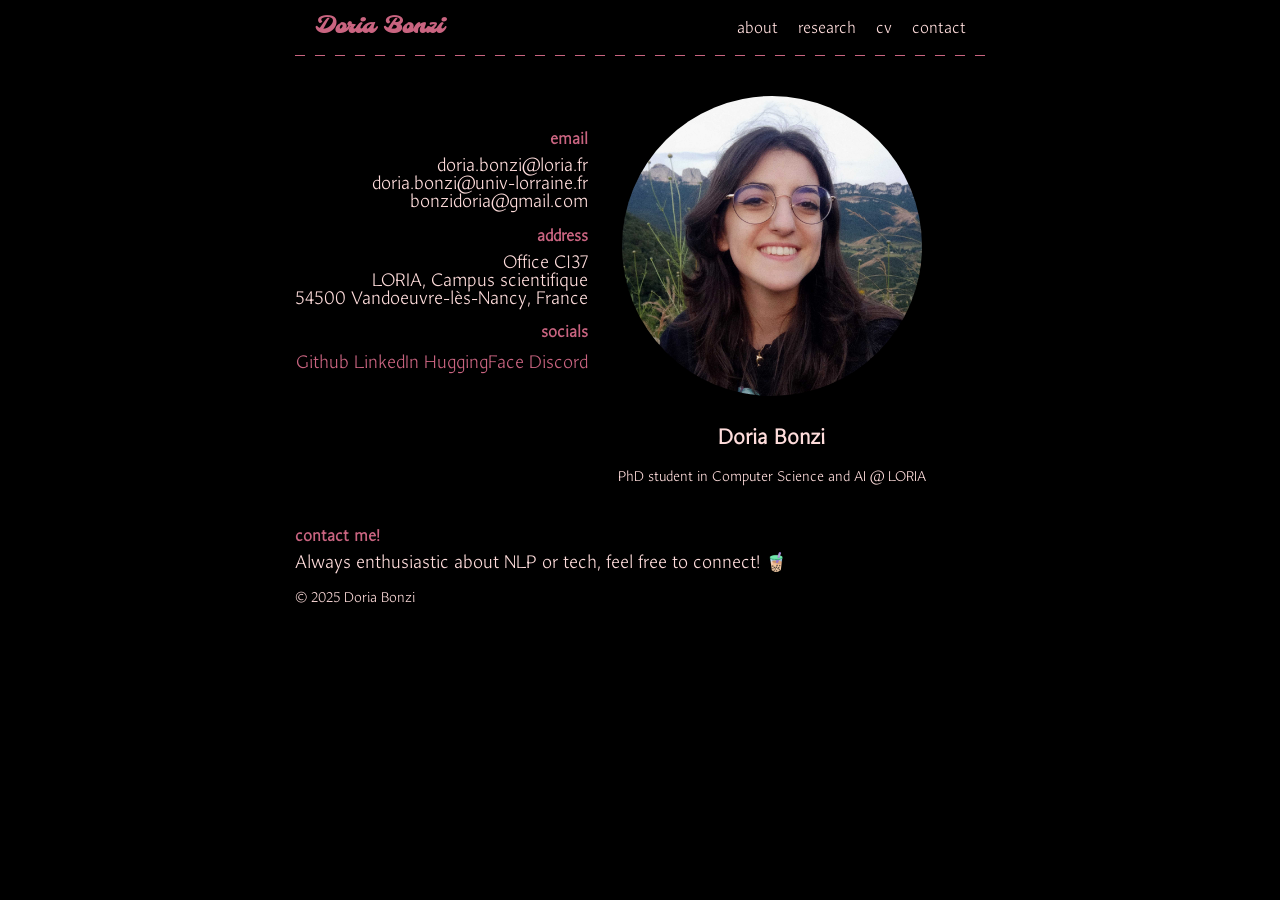
==== contact.html @ 9683f990 "new!" ====
<!DOCTYPE html>
<html lang="en">
<head>
    <meta charset="UTF-8">
    <meta name="viewport" content="width=device-width, initial-scale=1.0">
    <meta name="description" content="Personal webpage of Doria Bonzi">
    <link rel="icon" href="images/favicon.png">
    <link rel="stylesheet" href="style.css"/>
    <link rel="stylesheet" href="https://cdnjs.cloudflare.com/ajax/libs/font-awesome/6.5.0/css/all.min.css">
    <title>Doria's webpage</title>
</head>

<body>
    <div class="wrapper">
    <header class="header">
        <div class="left-header">
            <div class="title"><h1>Doria Bonzi</h1></div>
        </div>

        <nav>
            <a href="index.html" class="menu">About</a>
            <a href="research.html" class="menu">Research</a>
            <a href="cv.html" class="menu">CV</a>
            <a href="contact.html" class="menu">Contact</a>
        </nav>
        
    </header>
    <div class="header-bar"></div>

    <main>
        <section id="about">
            <div class="content">
                <div class="text-side">
                    <h2>email</h2>
                    <p>doria.bonzi@loria.fr</p>
                    <p>doria.bonzi@univ-lorraine.fr</p>
                    <p>bonzidoria@gmail.com</p>

                    <h2>address</h2>
                    <p>Office C137</p>
                    <p>LORIA, Campus scientifique</p>
                    <p>54500 Vandoeuvre-lès-Nancy, France</p>

                    <h2>socials</h2>
                    <a href="https://github.com/bonzid/" target="_blank">Github</a> 
                    <a href="https://www.linkedin.com/in/doria-bonzi/" target="_blank">LinkedIn</a> 
                    <a href="https://huggingface.co/doriab" target="_blank">HuggingFace</a> 
                    <a href="https://discordapp.com/users/1348963133804249088" target="_blank">Discord</a>
                </div>

                <div class="image-wrapper">
                    <div class="image-side">
                        <img src="images/me.jpg" alt="me">
                    </div>
                    <div class="image-caption">
                        <h1>Doria Bonzi</h1>
                        <p>PhD student in Computer Science and AI @ LORIA</p>
                    </div>
                </div>
            </div>

    
        <section id="contact">
            <h2>Contact me!</h2>
            <p>Always enthusiastic about NLP or tech, feel free to connect! 🧋</p>
        </section>

    </main>

    <footer class="footer">
        <p>© 2025 Doria Bonzi</p>
    </footer>


    </div>
</body>

<script src="scripts/script.js" defer></script>
</html>
---- style.css ----
@font-face {
  font-family: 'Molle';
  src: url('fonts/Molle/Molle-Italic.ttf') format('truetype');
  font-style: italic;
}

@font-face {
  font-family: 'Amarna';
  src: url('fonts/Amarna/static/Amarna-Light.ttf') format('truetype');
}


:root {
    --primary-color: #fedcdb;
    --secondary-color: #C96480;
    --third-color: #000000;

    --font-title: 'Molle', cursive;
    --font-body: 'Amarna', serif;

    --font-size: 18px;
    --line-height: 1.5;
}


.wrapper {
  max-width: 50rem;
  margin: 0 auto;
  padding: 0;
}

header, footer, main {
  width: 100%;
}


.header {
    display: flex;
    justify-content: space-between;
    align-items: center;
    width: 100%;
    height: 55px;
    padding: 0 20px;
    box-sizing: border-box;
}

.header-bar {
    width: 100%;
    height:0.8px;
    background: repeating-linear-gradient(
      to right,
      var(--secondary-color) 0 10px,
      transparent 10px 20px
    );
}

.left-header {
    display: flex;
    align-items: center;
    gap: 20px; 
}


.title h1 {
    margin: 0;
    padding:0;
    font-size: 22px;
    font-family: var(--font-title);
    color: var(--secondary-color);
}

nav {
    display: flex;
    gap:20px;
}

.menu {
    margin: 0;
    cursor: pointer;
    color: var(--primary-color);
    font-family: var(--font-body);
    font-size: 16px;
    text-transform: lowercase;
    transition: color 0.4s ease;
}

.menu:hover {
    color: var(--secondary-color);
}


body {
    margin: 0;
    padding: 0;
    font-family: var(--font-body);
    font-size: var(--font-size);
    line-height: var(--line-height);
    text-align:left;
    background-color: var(--third-color);
    color: var(--primary-color);
    display: flex;
    flex-direction: column;
    min-height: 100vh;
}

main {
    flex: 1;
}

.content {
    display: flex;
    align-items: center;
    justify-content: center;
    margin: 40px auto;
    gap: 30px;
}

.text-side {
    flex: none;     
    text-align: right;
    justify-content: center;
    flex-direction: column;
    margin-bottom: 90px;
    max-width: 800px;  
}

.image-wrapper {
    display: flex;
    flex-direction: column;
    align-items: center;
    max-width: 800px;  
}

.image-side {
    width: 300px;
    height: 300px;
    border-radius: 50%;
    overflow: hidden;
    margin-right: 60px;
}

.image-side img {
    width: 100%;
    height: 100%;
    object-fit: cover;
    display: block;
}

.image-caption {
    text-align: center;
    font-size: 14px;
    color: var(--primary-color);
    margin-top: 8px;
    font-family: var(--font-body);
    margin-right: 60px;
}

h2 {
    font-family: var(--font-body);
    text-transform: lowercase;
    font-weight: bold;
    font-size: 16px;
    color: var(--secondary-color);
    margin-bottom: 5px;
}

p{
    margin:0;
    line-height: 1;
    font-weight: normal;
}

.aboutme p {
  text-align:justify;
}

a {
    color: var(--secondary-color);
    text-decoration:none;
    color: var(--secondary-color);
    transition: color 0.4s ease;
}

a:hover {
    color: var(--primary-color);
}

.footer {
  display: center;
  align-items: center;
  font-size: 14px;
  margin-top: 20px;
}

.social-links a {
  margin-right: 1rem;
}

.social-links a:last-child {
  margin-right: 0;
}



/* REVOIR */

#papers-tabs {
  margin-top: 1.5rem;
}

.tabs {
  display: flex;
  gap: 1rem;
  border-bottom: var(--secondary-color);
}

.tab-button {
  background: none;
  border: none;
  padding: 0.5rem 1rem;
  cursor: pointer;
  font-weight: bold;
  color: #0077cc; /* couleur texte onglet */
}

.tab-button.active {
  border-bottom: 2px solid #0077cc; /* couleur soulignement */
  color: #005499; /* couleur onglet actif */
}

.paper {
  margin-bottom: 1.2rem;
}

.paper-title {
  font-weight: bold;
}

.paper-meta {
  font-size: 0.9rem;
  color: var(--primary-color);
}

.details-btn {
  margin-top: 0.4rem;
  background: none;
  border: none;
  color: #0077cc; /* couleur du bouton */
  cursor: pointer;
  font-size: 0.9rem;
  text-decoration: underline;
}

.details-btn:hover {
  color: #005499; /* couleur au survol */
}

.details {
  margin-top: 0.5rem;
  padding-left: 1rem;
  display: none;
}

.details.open {
  display: block;
}

.citation-block {
  margin-top: 0.5rem;
  font-family: monospace;
  font-size: 0.85rem;
  background: #f6f6f6;
  padding: 0.5rem;
  white-space: pre-wrap;
}

.sub-btn {
  margin-top: 0.3rem;
  background: none;
  border: none;
  cursor: pointer;
  font-size: 0.85rem;
  text-decoration: underline;
  color: #0077cc;
}

.sub-btn:hover {
  color: #005499;
}
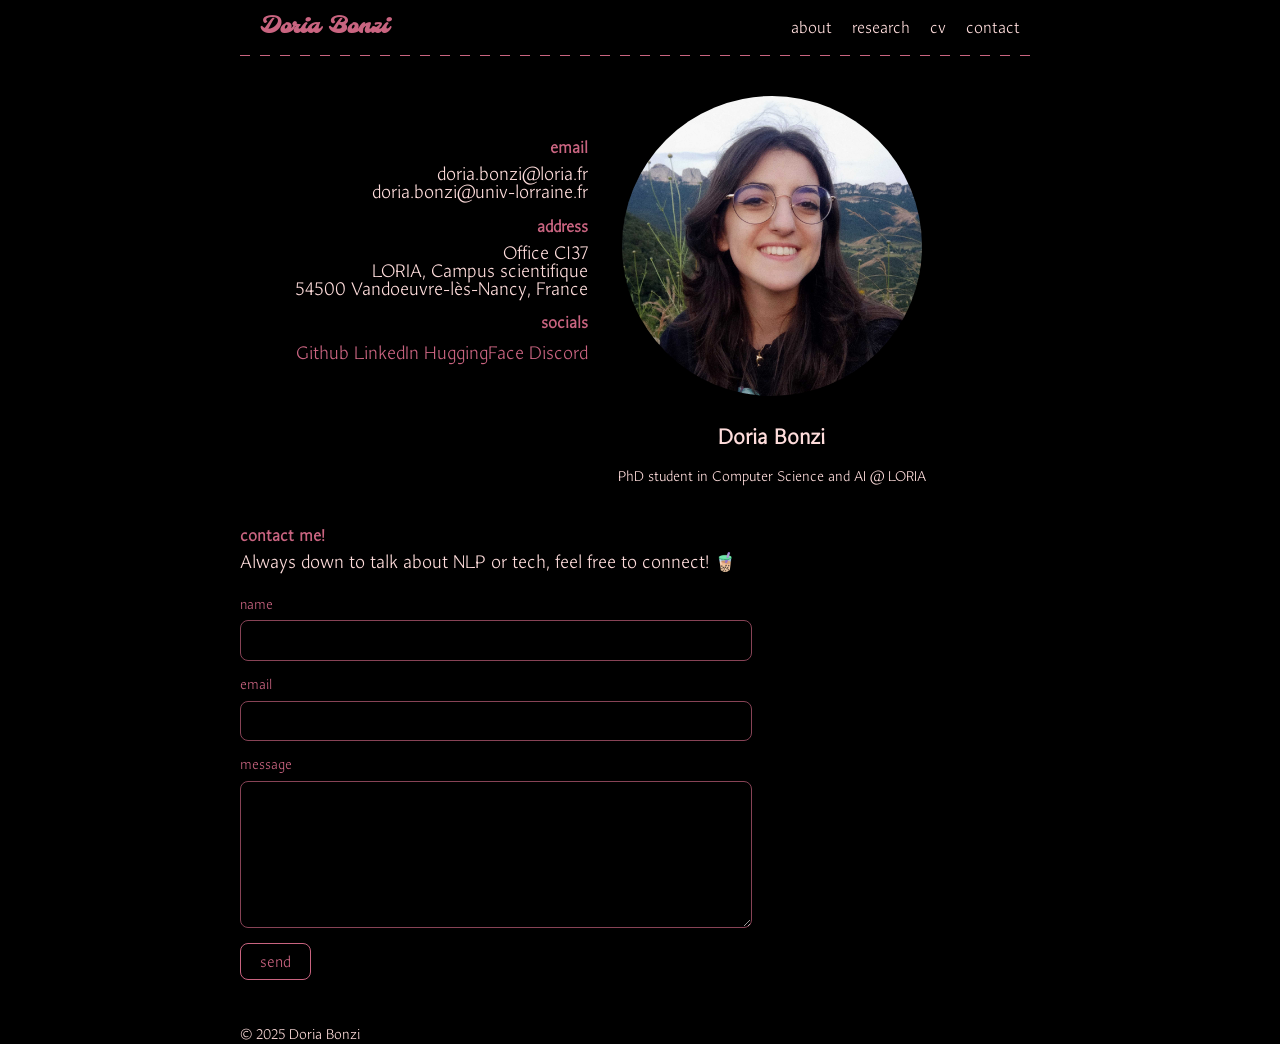
==== commit e22c2671: "big update" ====
--- a/contact.html
+++ b/contact.html
@@ -34,7 +34,6 @@
                     <h2>email</h2>
                     <p>doria.bonzi@loria.fr</p>
                     <p>doria.bonzi@univ-lorraine.fr</p>
-                    <p>bonzidoria@gmail.com</p>
 
                     <h2>address</h2>
                     <p>Office C137</p>
@@ -62,7 +61,33 @@
     
         <section id="contact">
             <h2>Contact me!</h2>
-            <p>Always enthusiastic about NLP or tech, feel free to connect! 🧋</p>
+            <p>Always down to talk about NLP or tech, feel free to connect! 🧋</p>
+
+            <form id="contact-form" class="contact-form"
+                  action="https://formsubmit.app/f/g4pvhj5bdg" method="POST"
+                  data-email="doria.bonzi@loria.fr">
+
+                <input type="hidden" name="_subject" value="New message from your website">
+                <input type="text" name="_gotcha" class="honey" tabindex="-1" autocomplete="off">
+
+                <div class="form-field">
+                    <label for="cf-name">Name</label>
+                    <input type="text" id="cf-name" name="name" required autocomplete="name">
+                </div>
+
+                <div class="form-field">
+                    <label for="cf-email">Email</label>
+                    <input type="email" id="cf-email" name="email" required autocomplete="email">
+                </div>
+
+                <div class="form-field">
+                    <label for="cf-message">Message</label>
+                    <textarea id="cf-message" name="message" required></textarea>
+                </div>
+
+                <button type="submit">Send</button>
+                <p id="form-status" class="form-status" aria-live="polite"></p>
+            </form>
         </section>
 
     </main>
@@ -76,4 +101,4 @@
 </body>
 
 <script src="scripts/script.js" defer></script>
-</html>
+</html>
--- a/style.css
+++ b/style.css
@@ -14,6 +14,7 @@
     --primary-color: #fedcdb;
     --secondary-color: #C96480;
     --third-color: #000000;
+    --fourth-color: #874356;
 
     --font-title: 'Molle', cursive;
     --font-body: 'Amarna', serif;
@@ -24,9 +25,10 @@
 
 
 .wrapper {
-  max-width: 50rem;
   margin: 0 auto;
   padding: 0;
+    width: 50rem;
+  max-width: 100%;
 }
 
 header, footer, main {
@@ -201,89 +203,287 @@
 }
 
 
-
-/* REVOIR */
-
 #papers-tabs {
   margin-top: 1.5rem;
+  border: 1px solid var(--secondary-color);
+  border-radius: 12px;
+  overflow: hidden;
 }
 
 .tabs {
   display: flex;
-  gap: 1rem;
-  border-bottom: var(--secondary-color);
+  flex-wrap: wrap;
+  gap: 0.25rem;
+  padding: 0.5rem 0.75rem 0;
+  border-bottom: 1px dashed var(--secondary-color);
 }
 
 .tab-button {
   background: none;
   border: none;
-  padding: 0.5rem 1rem;
+  border-bottom: 2px solid transparent;
+  padding: 0.5rem 0.75rem;
   cursor: pointer;
+  font-family: var(--font-body);
+  font-size: 0.95rem;
   font-weight: bold;
-  color: #0077cc; /* couleur texte onglet */
+  text-transform: lowercase;
+  color: var(--secondary-color);
+  transition: color 0.3s ease, border-color 0.3s ease;
+}
+
+.tab-button:hover {
+  color: var(--primary-color);
 }
 
 .tab-button.active {
-  border-bottom: 2px solid #0077cc; /* couleur soulignement */
-  color: #005499; /* couleur onglet actif */
+  color: var(--primary-color);
+  border-bottom-color: var(--secondary-color);
+}
+
+.tab-count {
+  font-size: 0.7rem;
+  font-weight: normal;
+  opacity: 0.7;
+  vertical-align: super;
+}
+
+.tab-content {
+  padding: 0.5rem 1.25rem 1rem;
 }
 
 .paper {
-  margin-bottom: 1.2rem;
+  padding: 1rem 0;
+  border-bottom: 1px dashed rgba(201, 100, 128, 0.35);
+}
+
+.paper:last-child {
+  border-bottom: none;
 }
 
 .paper-title {
-  font-weight: bold;
+  font-size: 1rem;
+  line-height: 1.4;
+}
+
+.paper-title em {
+  font-style: italic;
+}
+
+.paper-year {
+  color: var(--primary-color);
+  opacity: 0.8;
+  font-size: 0.9rem;
 }
 
 .paper-meta {
-  font-size: 0.9rem;
-  color: var(--primary-color);
-}
-
-.details-btn {
-  margin-top: 0.4rem;
+  margin-top: 0.3rem;
+  font-size: 0.85rem;
+  line-height: 1.45;
+  color: var(--primary-color);
+}
+
+.paper-meta strong {
+  color: var(--secondary-color);
+}
+
+.paper-meta code,
+.citation-block {
+  font-family: ui-monospace, SFMono-Regular, Menlo, Consolas, monospace;
+}
+
+.paper-meta code {
+  font-size: 0.8rem;
+}
+
+.paper-links {
+  margin-top: 0.3rem;
+  font-size: 0.85rem;
+  text-transform: lowercase;
+}
+
+.dropdown-btn {
   background: none;
   border: none;
-  color: #0077cc; /* couleur du bouton */
+  color: var(--fourth-color);
+  font-family: var(--font-body);
+  font-size: 0.85rem;
   cursor: pointer;
-  font-size: 0.9rem;
-  text-decoration: underline;
-}
-
-.details-btn:hover {
-  color: #005499; /* couleur au survol */
+  display: inline-flex;
+  align-items: center;
+  gap: 0.4rem;
+  padding: 0.4rem 0 0;
+  transition: color 0.3s ease;
+}
+
+.dropdown-btn:hover,
+.dropdown-btn.open {
+  color: var(--secondary-color);
+}
+
+.dropdown-btn .arrow {
+  display: inline-block;
+  transition: transform 0.2s ease;
+}
+
+.dropdown-btn.open .arrow {
+  transform: rotate(90deg);
 }
 
 .details {
-  margin-top: 0.5rem;
-  padding-left: 1rem;
   display: none;
+  margin: 0.5rem 0 0 0.75rem;
+  padding-left: 0.75rem;
+  border-left: 1px solid var(--fourth-color);
+  font-size: 0.85rem;
 }
 
 .details.open {
   display: block;
 }
 
+.details-label {
+  margin: 0.6rem 0 0.3rem;
+  font-weight: bold;
+  color: var(--secondary-color);
+  line-height: 1.3;
+}
+
+.abstract {
+  margin: 0;
+  text-align: justify;
+  line-height: 1.45;
+}
+
+.cite-switch {
+  display: flex;
+  gap: 0.5rem;
+  align-items: center;
+}
+
+.cite-btn,
+.copy-btn {
+  background: none;
+  border: 1px solid var(--fourth-color);
+  border-radius: 6px;
+  padding: 0.15rem 0.5rem;
+  cursor: pointer;
+  font-family: var(--font-body);
+  font-size: 0.75rem;
+  color: var(--secondary-color);
+  transition: color 0.3s ease, border-color 0.3s ease;
+}
+
+.cite-btn.active,
+.cite-btn:hover,
+.copy-btn:hover {
+  color: var(--primary-color);
+  border-color: var(--secondary-color);
+}
+
+.copy-btn {
+  margin-left: auto;
+}
+
 .citation-block {
-  margin-top: 0.5rem;
-  font-family: monospace;
-  font-size: 0.85rem;
-  background: #f6f6f6;
-  padding: 0.5rem;
+  display: none;
+  margin: 0.5rem 0 0;
+  padding: 0.6rem 0.75rem;
+  font-size: 0.7rem;
+  line-height: 1.4;
   white-space: pre-wrap;
-}
-
-.sub-btn {
-  margin-top: 0.3rem;
+  word-break: break-word;
+  color: var(--primary-color);
+  background: rgba(135, 67, 86, 0.15);
+  border-radius: 8px;
+}
+
+.citation-block.shown {
+  display: block;
+}
+
+
+.contact-form {
+  display: flex;
+  flex-direction: column;
+  gap: 0.9rem;
+  max-width: 32rem;
+  margin-top: 1.5rem;
+}
+
+.form-field {
+  display: flex;
+  flex-direction: column;
+  gap: 0.3rem;
+}
+
+.form-field label {
+  font-size: 0.85rem;
+  text-transform: lowercase;
+  color: var(--secondary-color);
+}
+
+.contact-form input,
+.contact-form textarea {
+  font-family: var(--font-body);
+  font-size: 0.95rem;
+  color: var(--primary-color);
+  background: transparent;
+  border: 1px solid var(--fourth-color);
+  border-radius: 8px;
+  padding: 0.55rem 0.7rem;
+  transition: border-color 0.3s ease;
+}
+
+.contact-form textarea {
+  min-height: 8rem;
+  resize: vertical;
+}
+
+.contact-form input:focus,
+.contact-form textarea:focus {
+  outline: none;
+  border-color: var(--secondary-color);
+}
+
+.contact-form .honey {
+  display: none;
+}
+
+.contact-form button[type=submit] {
+  align-self: flex-start;
   background: none;
-  border: none;
+  border: 1px solid var(--secondary-color);
+  border-radius: 8px;
+  padding: 0.45rem 1.2rem;
   cursor: pointer;
-  font-size: 0.85rem;
-  text-decoration: underline;
-  color: #0077cc;
-}
-
-.sub-btn:hover {
-  color: #005499;
+  font-family: var(--font-body);
+  font-size: 0.95rem;
+  text-transform: lowercase;
+  color: var(--secondary-color);
+  transition: color 0.3s ease, background 0.3s ease;
+}
+
+.contact-form button[type=submit]:hover {
+  background: var(--secondary-color);
+  color: var(--third-color);
+}
+
+.contact-form button[type=submit]:disabled {
+  opacity: 0.5;
+  cursor: wait;
+}
+
+.form-status {
+  font-size: 0.85rem;
+  line-height: 1.3;
+  min-height: 1em;
+}
+
+.form-status.ok {
+  color: var(--primary-color);
+}
+
+.form-status.error {
+  color: var(--secondary-color);
 }
